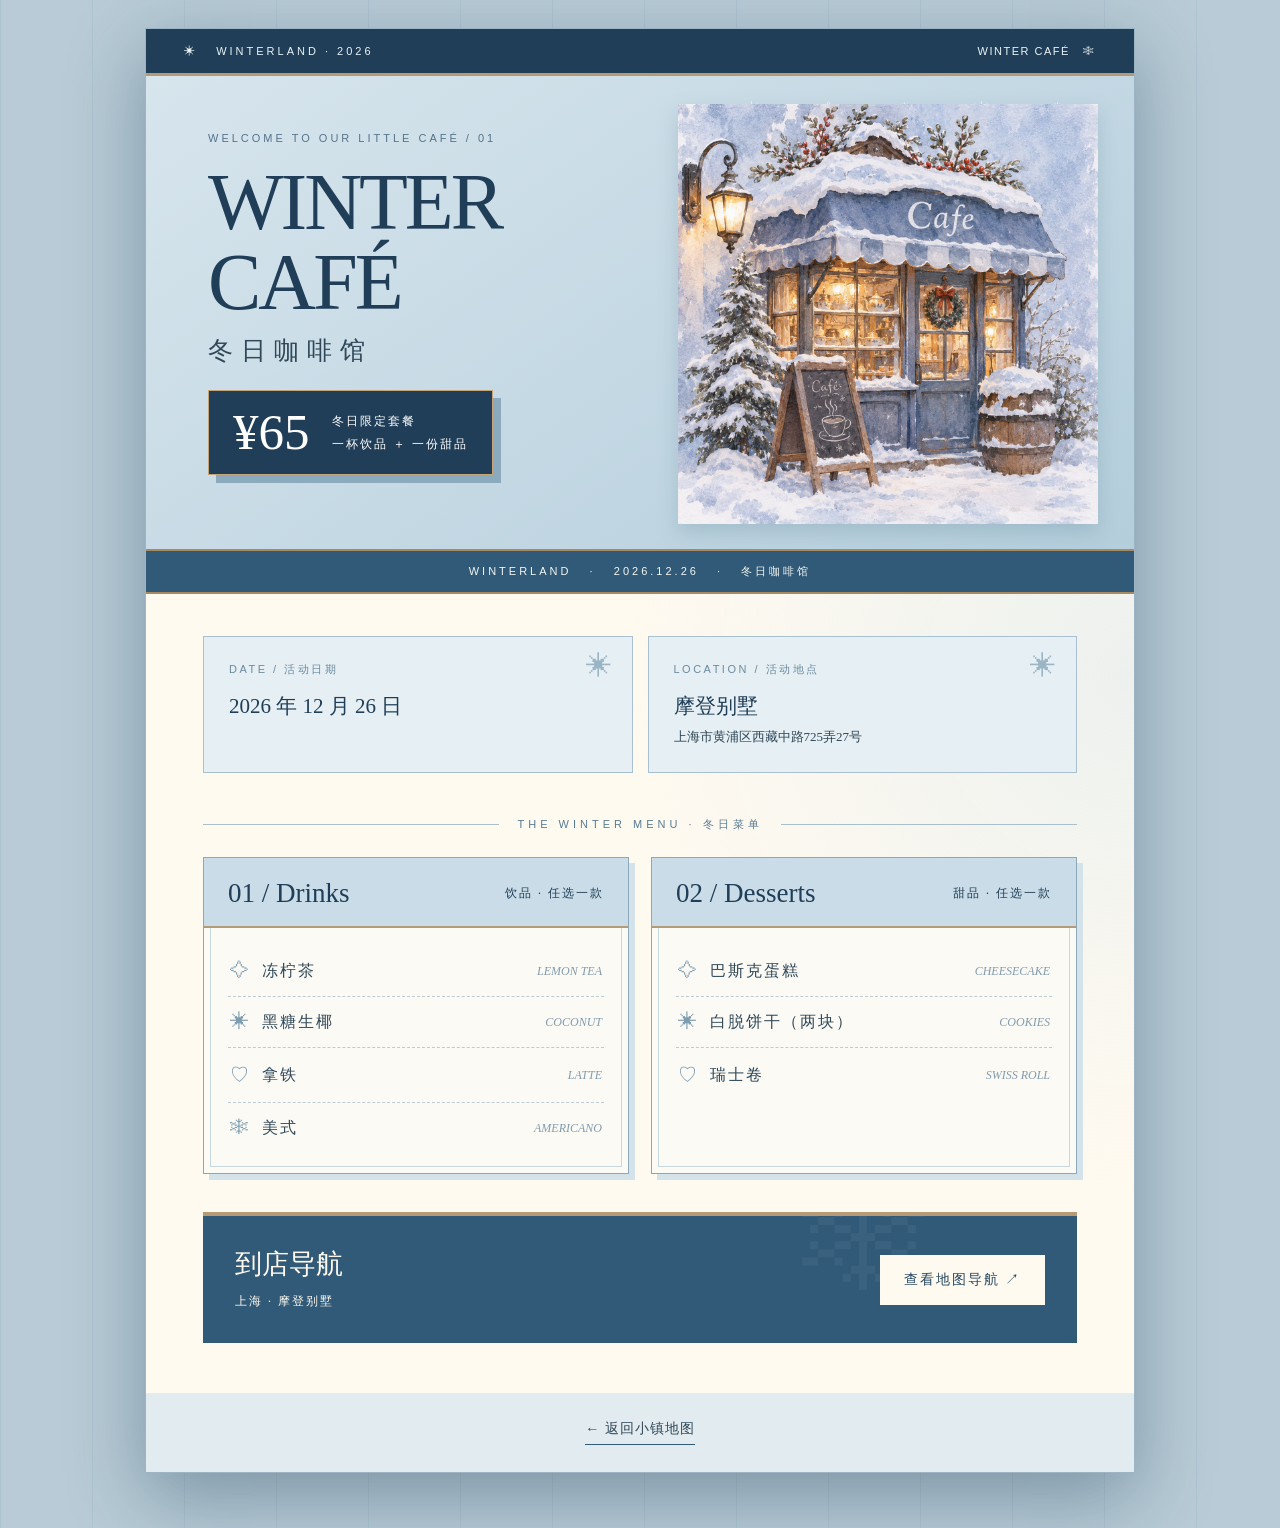
==== cafe.html @ a7db5587 "Add files via upload" ====
<!doctype html>
<html lang="zh-CN"><head><meta charset="utf-8"><meta name="viewport" content="width=device-width, initial-scale=1"><title>WINTERLAND | 冬日咖啡馆</title>
<style>
:root{--blue:#315a78;--deep:#203e58;--sky:#b9d0df;--light:#e8f0f3;--cream:#fffaf0;--ink:#304858;--gold:#b38b57}*{box-sizing:border-box}html{scroll-behavior:smooth}body{margin:0;background:repeating-linear-gradient(90deg,#aec3d0 0 1px,transparent 1px 92px),#b8cbd6;color:var(--ink);font-family:'Songti SC','Noto Serif CJK SC',Georgia,serif}a{color:inherit;text-decoration:none}.sheet{max-width:990px;margin:28px auto 55px;background:var(--cream);box-shadow:0 24px 70px #183a5460;overflow:hidden}.top{background:var(--deep);color:#eaf3f5;padding:16px 38px;display:flex;justify-content:space-between;align-items:center;gap:15px;font:11px Arial,sans-serif;letter-spacing:3px}.top span:last-child{letter-spacing:1.5px}.hero{position:relative;display:grid;grid-template-columns:1fr .9fr;background:linear-gradient(145deg,#d7e5ed,#b4cedc);min-height:460px;overflow:hidden}.hero:before{content:'✳  ✧  ❄  ✳  ❄';position:absolute;top:25px;right:40px;color:#fff9;letter-spacing:27px;font-size:18px}.intro{padding:56px 20px 44px 62px;position:relative;z-index:2}.eyebrow{font:11px Arial,sans-serif;letter-spacing:3px;color:#55748a}.intro h1{font:normal clamp(44px,7vw,80px) Georgia,serif;letter-spacing:-3px;color:var(--deep);margin:18px 0 2px;line-height:1}.intro h2{font-size:25px;letter-spacing:8px;font-weight:500;margin:12px 0 23px}.intro p{font-size:14px;line-height:2.1;letter-spacing:1px;margin:0 0 25px}.price{display:inline-flex;align-items:center;gap:22px;background:var(--deep);color:white;padding:16px 24px;box-shadow:8px 8px 0 #8baabd}.price strong{font:normal 51px Georgia,serif;line-height:1}.price small{font-size:12px;line-height:1.9;letter-spacing:2px}.art{position:relative;min-height:420px;align-self:stretch}.arch{position:absolute;bottom:36px;left:10%;width:76%;height:330px;border:13px solid #f8f4e8;border-bottom:17px solid #f8f4e8;border-radius:190px 190px 8px 8px;background:linear-gradient(#86a6bd,#c4d8df 70%,#e6edf0);box-shadow:0 0 0 3px #54718a,8px 10px 0 #54718a33;overflow:hidden}.arch:before{content:'';position:absolute;top:0;left:49%;height:100%;border-left:8px solid #f9f6ee}.arch:after{content:'';position:absolute;top:56%;width:100%;border-top:9px solid #f9f6ee}.mountain{position:absolute;bottom:0;left:-15%;width:130%;height:95px;background:#edf4f4;clip-path:polygon(0 70%,15% 38%,27% 60%,48% 14%,63% 45%,82% 24%,100% 66%,100% 100%,0 100%)}.arch .flakes{position:absolute;inset:40px 0 auto;text-align:center;color:white;font-size:25px;letter-spacing:30px}.sill{position:absolute;bottom:18px;left:3%;width:92%;height:15px;background:#8b6e5c;border-radius:5px;box-shadow:0 9px 0 #6b5360}.cup{position:absolute;bottom:32px;left:31%;height:90px;width:114px;background:linear-gradient(110deg,#fef9e8,#d9e4e7);border:4px solid #476b80;border-radius:7px 7px 42px 42px;z-index:3;box-shadow:inset 0 10px #c09a71}.cup:after{content:'';position:absolute;width:42px;height:43px;border:11px solid #476b80;border-radius:50%;right:-45px;top:10px}.cup:before{content:'❄';position:absolute;top:22px;left:37px;color:#6b94ad;font-size:30px}.steam{position:absolute;bottom:140px;left:43%;font:44px Georgia,serif;color:#fff8;transform:rotate(90deg)}.art-note{position:absolute;bottom:12px;right:22px;font:italic 14px Georgia,serif;color:#52718a}.ribbon{background:#315a78;color:#f4f6f3;padding:13px 20px;text-align:center;letter-spacing:3px;font:11px Arial,sans-serif}.main{padding:42px 57px 50px;background:radial-gradient(circle at 100% 10%,#dbe8ed80,transparent 42%),var(--cream)}.info{display:grid;grid-template-columns:1fr 1fr;gap:15px;margin-bottom:44px}.info-card{position:relative;background:#e6eff3;border:1px solid #a8c0cf;padding:25px 25px 24px;min-height:128px}.info-card:after{content:'✳';position:absolute;right:20px;top:15px;color:#9ab5c6;font-size:26px}.tag{font:11px Arial,sans-serif;letter-spacing:2.5px;color:#6b8ba0}.info-card h3{font-size:21px;color:var(--deep);font-weight:500;margin:15px 0 5px}.info-card p{font-size:13px;margin:0;line-height:1.8}.section-head{display:flex;align-items:center;justify-content:center;gap:18px;margin-bottom:25px}.section-head:before,.section-head:after{content:'';height:1px;background:#a9c0cb;flex:1}.section-head span{font:11px Arial,sans-serif;letter-spacing:4px;color:#587b94;white-space:nowrap}.menu{display:grid;grid-template-columns:1fr 1fr;gap:22px}.menu-card{background:#f7f8f5;border:1px solid #8ba9ba;box-shadow:6px 6px 0 #d4e2e9;padding:0 24px 20px;position:relative}.menu-card:before{content:'';display:block;position:absolute;inset:6px;border:1px solid #c7d8e0;pointer-events:none}.menu-title{position:relative;margin:0 -24px 18px;padding:20px 24px 17px;background:#c9dce7;color:var(--deep);display:flex;justify-content:space-between;align-items:center}.menu-title h3{font:normal 27px Georgia,serif;margin:0}.menu-title small{font:12px 'Songti SC',serif;letter-spacing:2px}.menu-card ul{list-style:none;padding:0;margin:0}.menu-card li{display:flex;align-items:center;gap:11px;padding:14px 2px;border-bottom:1px dashed #bdcbd2;font-size:16px;letter-spacing:2px}.menu-card li:last-child{border:0}.menu-card li b{font-weight:400;color:#7d9caf;font-size:19px}.menu-card li i{margin-left:auto;font:italic 12px Georgia,serif;color:#829cae;letter-spacing:0}.mini-illustration{height:65px;margin-top:10px;text-align:center;color:#5d8198;font-size:35px;letter-spacing:10px}.note{margin:29px 0 40px;text-align:center;font-size:13px;letter-spacing:2px;color:#55768c}.note:before,.note:after{content:'✳';margin:0 13px;color:#a0b8c8}.visit{background:#315a78;color:#fffaf0;padding:30px 32px;display:grid;grid-template-columns:1fr auto;align-items:center;gap:25px;position:relative;overflow:hidden}.visit:after{content:'❄';font-size:130px;color:#ffffff0c;position:absolute;right:145px;top:-45px}.visit h3{font:normal 27px Georgia,serif;margin:0 0 8px}.visit p{font-size:12px;letter-spacing:2px;line-height:1.9;margin:0}.map-btn{display:inline-block;position:relative;z-index:1;background:#fffaf0;color:#244762;padding:16px 24px;font-size:14px;letter-spacing:2px;white-space:nowrap;transition:transform .2s,background .2s}.map-btn:hover{transform:translateY(-3px);background:#e4eff5}.bottom{display:flex;justify-content:space-between;align-items:center;padding:27px 58px;background:#e2ebef;gap:12px}.back{font-size:14px;letter-spacing:1px;border-bottom:1px solid #315a78;padding-bottom:6px}.back:hover{color:#7597ad}.bottom small{font:10px Arial,sans-serif;letter-spacing:2px;color:#68869b}@media(max-width:700px){.sheet{margin:0}.top{padding:14px 19px;letter-spacing:1.5px}.hero{grid-template-columns:1fr}.intro{padding:43px 27px 20px}.intro h1{font-size:60px}.art{min-height:320px}.arch{height:280px;width:64%;left:18%;bottom:23px}.cup{bottom:22px;left:40%;transform:scale(.8);transform-origin:bottom}.steam{bottom:115px}.sill{bottom:10px}.main{padding:30px 22px 35px}.info,.menu{grid-template-columns:1fr}.info{gap:12px;margin-bottom:33px}.menu{gap:23px}.visit{grid-template-columns:1fr;padding:27px}.map-btn{text-align:center}.bottom{padding:24px 22px;flex-wrap:wrap}.ribbon{font-size:9px;letter-spacing:1px}.art-note{right:20px}}@media(prefers-reduced-motion:reduce){html{scroll-behavior:auto}.map-btn{transition:none}}

/* Vintage villa details, keeping the original pale-blue palette */
:root{--blue:#315a78;--deep:#203e58;--sky:#b9d0df;--light:#e8f0f3;--cream:#fffaf0;--ink:#304858;--gold:#b38b57}
body{background:repeating-linear-gradient(90deg,#aec3d0 0 1px,transparent 1px 92px),#b8cbd6}
.sheet{background:#fffaf0;border:1px solid #9cb4c3;box-shadow:0 24px 70px #183a5460}
.top{background:#203e58;border-bottom:3px solid #b89a72}
.hero{background:linear-gradient(145deg,#d7e5ed,#b4cedc)}
.ribbon{background:#315a78;border-top:2px solid #a88a61;border-bottom:2px solid #a88a61}
.main{background:radial-gradient(circle at 100% 10%,#dbe8ed80,transparent 42%),#fffaf0}
.info-card{background:#e6eff3;border-color:#a8c0cf}
.menu-card{background:#fbfaf5;border-color:#8ba9ba;box-shadow:6px 6px 0 #d4e2e9}
.menu-title{background:#c9dce7;color:#203e58;border-bottom:2px solid #b49a77}
.visit{background:#315a78;border-top:4px solid #b89a72}
.bottom{background:#e2ebef;justify-content:center}
/* Walnut window frame and brass wall lamp suggest the actual villa interior. */
.arch{border:12px solid #795d45;box-shadow:inset 0 0 0 4px #c5a67f,0 0 0 3px #476b80,8px 10px 0 #54718a33;background:linear-gradient(#86a6bd,#c4d8df 70%,#e6edf0)}
.arch:before{border-left:8px solid #88694e}
.arch:after{border-top:9px solid #88694e}
.sill{background:#795d45;box-shadow:0 9px 0 #5c4436}
.art:before{content:'';position:absolute;top:56px;right:2%;width:30px;height:55px;border:2px solid #997747;border-radius:14px 14px 5px 5px;background:linear-gradient(90deg,#e5cfa3,#fff0c9,#d5b783);box-shadow:0 0 0 4px #ffffff35;z-index:2}
.art:after{content:'';position:absolute;top:43px;right:calc(2% + 12px);width:6px;height:14px;background:#997747;border-radius:4px;z-index:2}
.price{border:1px solid #c4a57a;box-shadow:8px 8px 0 #8baabd}

@media(max-width:700px){.sheet{border:0}.art:before{right:10%}.art:after{right:calc(10% + 12px)}}

/* Leave breathing room between the menu and navigation. */
.visit{margin-top:38px}
@media(max-width:700px){.visit{margin-top:34px}}

/* Replace only the old window illustration with the café storefront. */
.cafe-art{display:flex;align-items:center;justify-content:center;padding:28px 24px 25px 0;min-height:420px}
.cafe-art:before,.cafe-art:after{display:none}
.cafe-building{display:block;width:100%;max-width:420px;height:auto;object-fit:contain;filter:drop-shadow(0 8px 10px #355c7230)}
@media(max-width:700px){.cafe-art{min-height:280px;padding:0 20px 22px}.cafe-building{max-width:360px}}
</style></head><body><div class="sheet"><header class="top"><span>✳ &nbsp; WINTERLAND · 2026</span><span>WINTER CAFÉ &nbsp; ❄</span></header><section class="hero"><div class="intro"><div class="eyebrow">WELCOME TO OUR LITTLE CAFÉ / 01</div><h1>WINTER<br>CAFÉ</h1><h2>冬日咖啡馆</h2><div class="price"><strong>¥65</strong><small>冬日限定套餐<br>一杯饮品 ＋ 一份甜品</small></div></div><div class="art cafe-art" aria-hidden="true"><img class="cafe-building" src="[data-uri]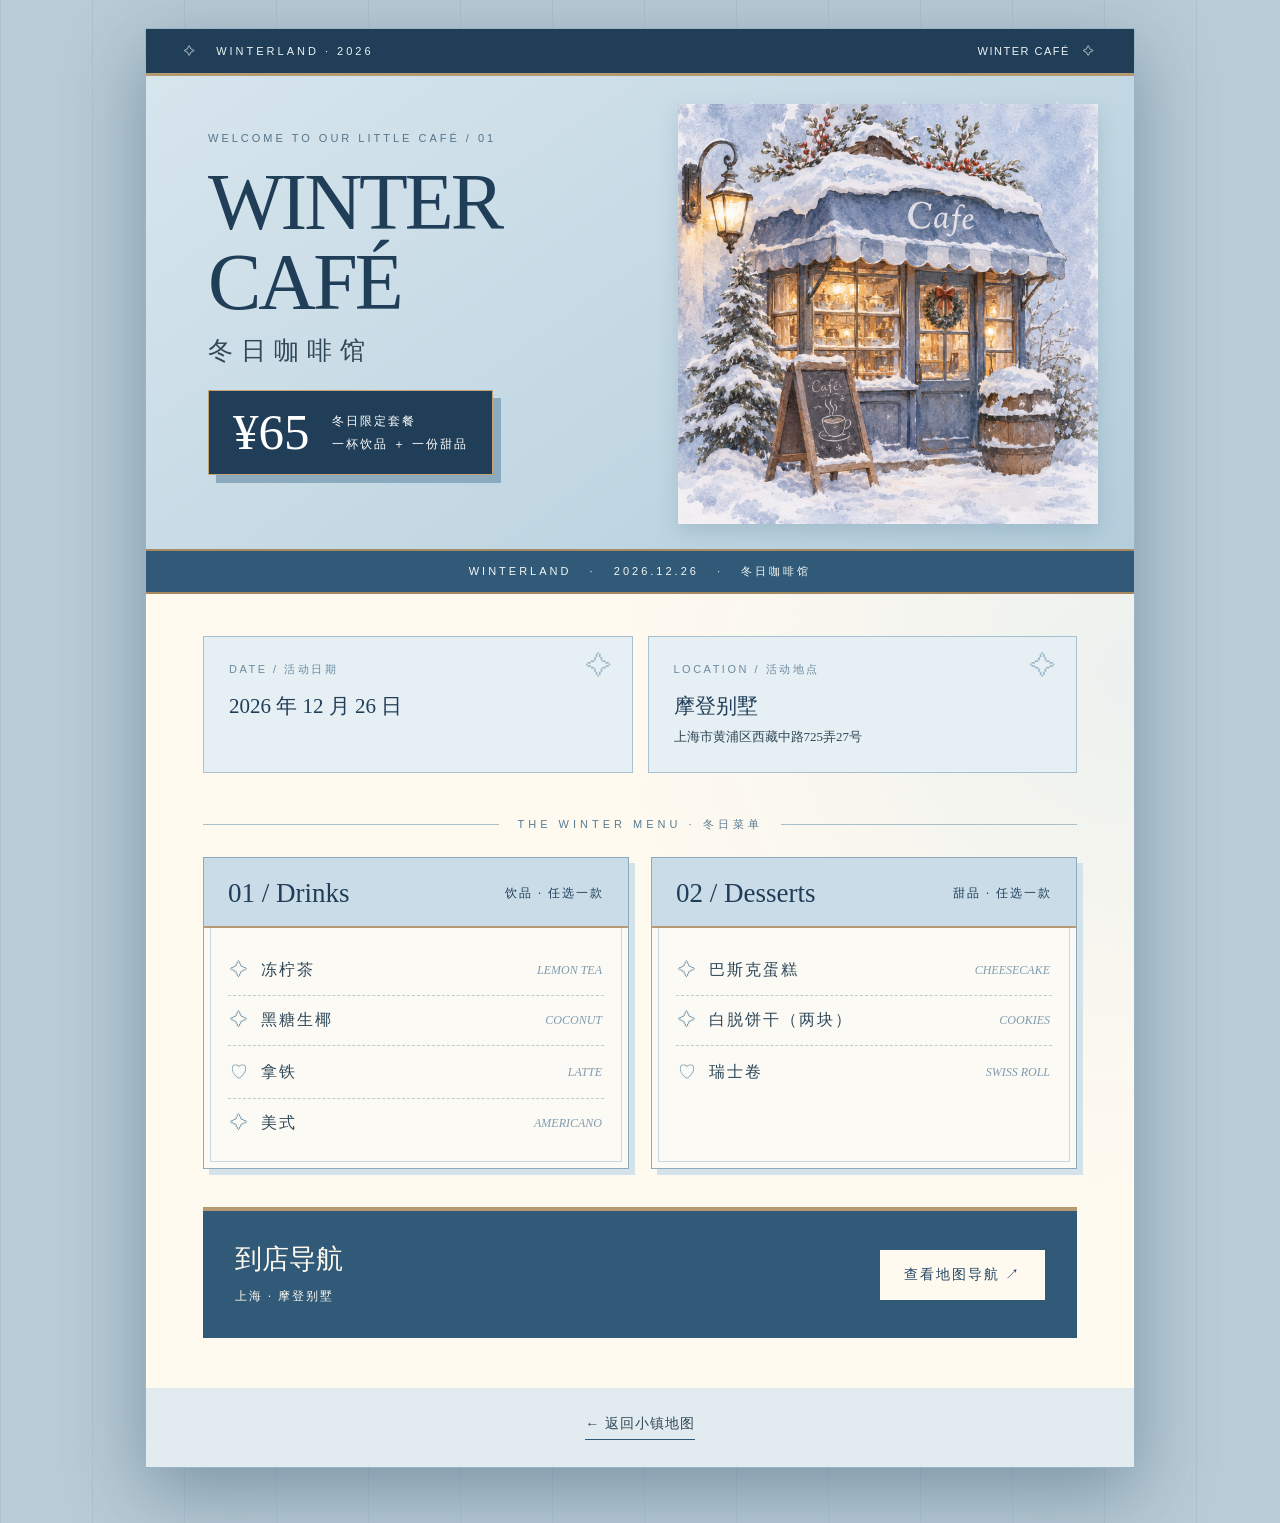
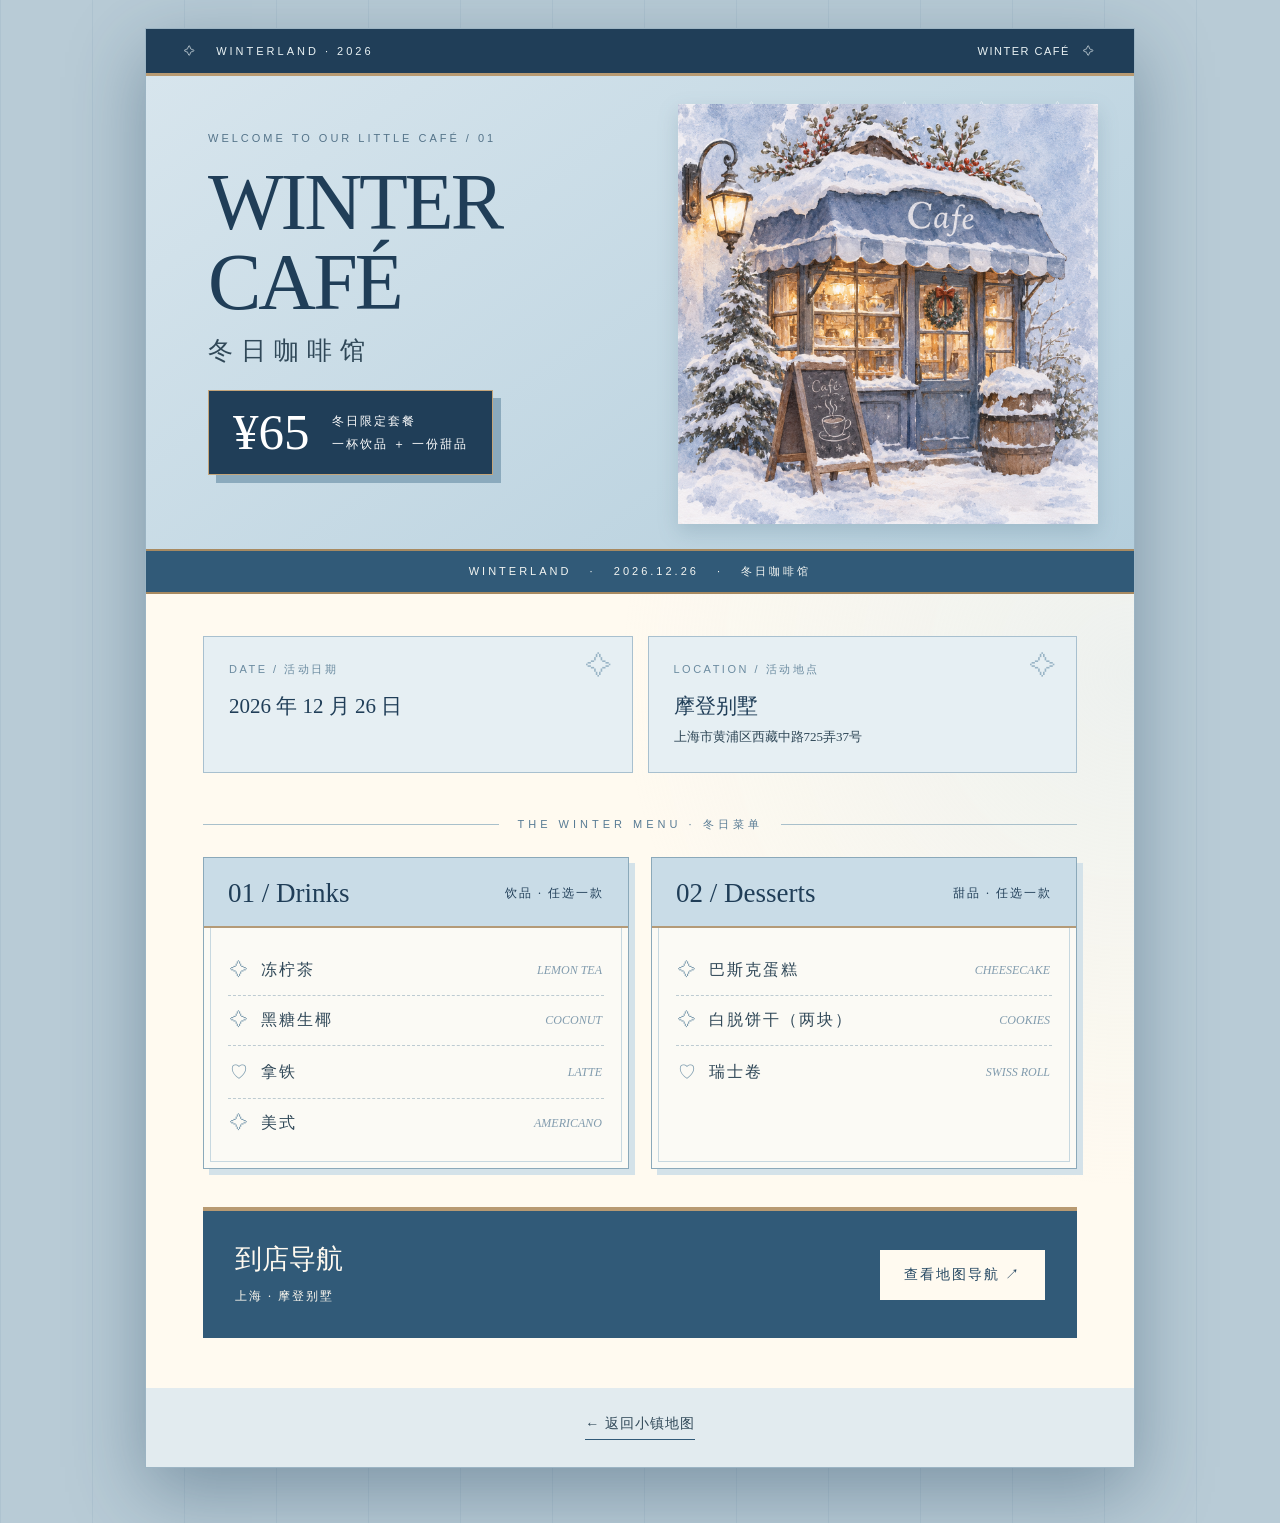
